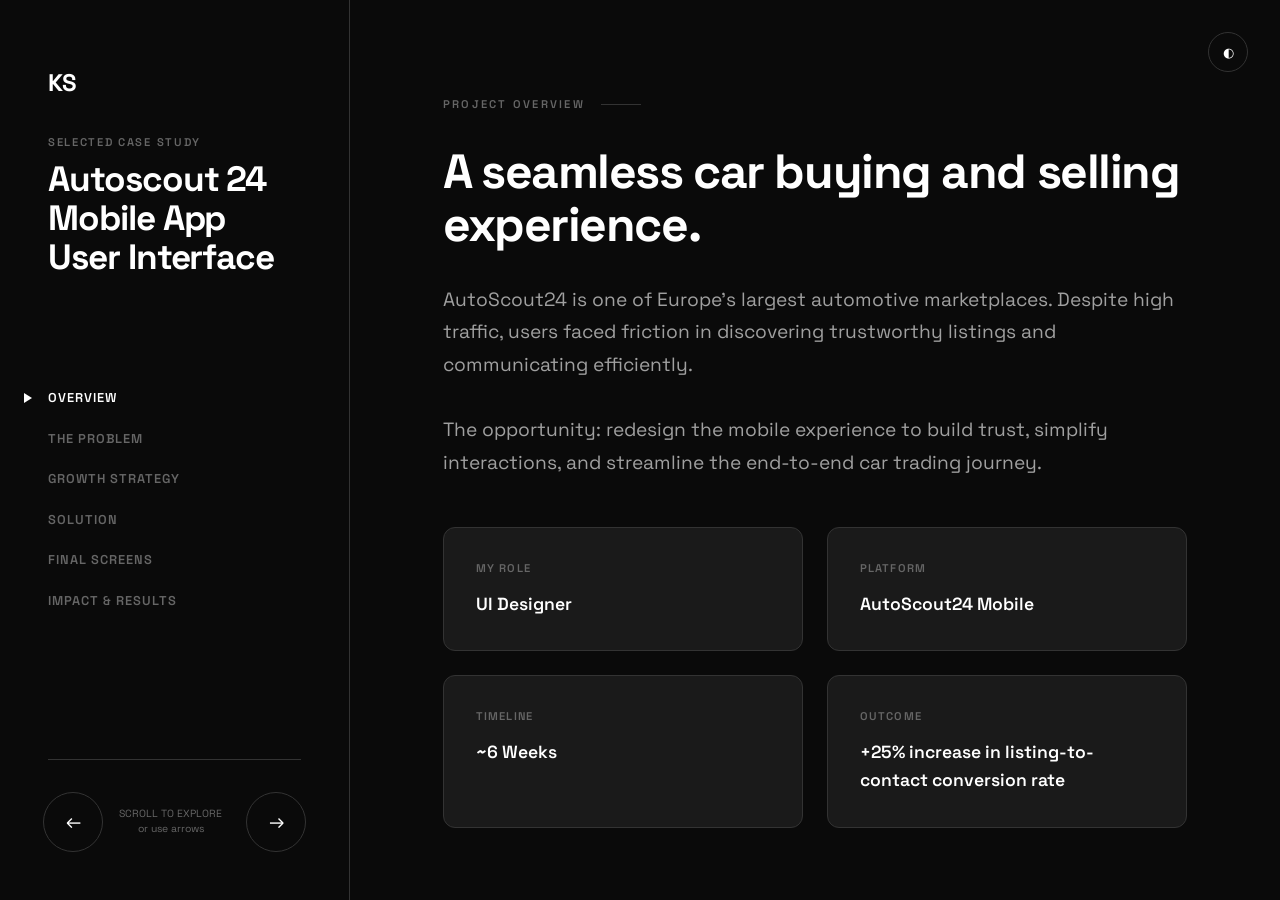
==== case02.html @ a71c9710 "Add files via upload" ====
<!DOCTYPE html>
<html lang="en">

<head>
    <meta charset="UTF-8">
    <meta name="viewport" content="width=device-width, initial-scale=1.0">
    <title>RV Dealer Website Redesign — Karanjeet Singh</title>
    <meta name="description"
        content="Revamped an outdated dealership website into a modern, intuitive experience with clear navigation and smart filtering, improving discoverability and increasing lead generation.">
    <link rel="stylesheet" href="styles.css">
    <link rel="stylesheet" href="case-study.css">
    <link rel="preconnect" href="https://fonts.googleapis.com">
    <link rel="preconnect" href="https://fonts.gstatic.com" crossorigin>
    <link
        href="https://fonts.googleapis.com/css2?family=Space+Grotesk:wght@300;400;500;600;700&family=Roboto+Mono:wght@300;400;500&display=swap"
        rel="stylesheet">
    <link rel="icon" href="img/favicon.ico" type="image/x-icon">
</head>

<body class="cs-page">

    <!-- Scroll Progress -->
    <div class="progress-bar" id="progressBar"></div>

    <!-- Theme Toggle (Global) -->
    <button class="theme-toggle-cs" id="themeToggle">◐</button>

    <!-- Mobile Sticky Header -->
    <header class="cs-mobile-top-bar">
        <a href="index.html" class="cs-mobile-logo-sticky">KS</a>
    </header>

    <!-- Floating Action Bar (Mobile Only) -->
    <nav class="cs-floating-nav">
        <a href="index.html#work" class="cs-floating-nav-btn prev" aria-label="Previous Project">←</a>
        <div class="cs-nav-pill">
            <span class="cs-active-label">Overview</span>
            <span class="cs-select-icon">▼</span>
        </div>
        <a href="case03.html" class="cs-floating-nav-btn next" aria-label="Next Project">→</a>
        <div class="cs-floating-menu">
            <ul>
                <li><a href="#overview" class="cs-floating-link active">Overview</a></li>
                <li><a href="#problem" class="cs-floating-link">The Problem</a></li>
                <li><a href="#strategy" class="cs-floating-link">Growth Strategy</a></li>
                <li><a href="#solution" class="cs-floating-link">Solution</a></li>
                <li><a href="#final-screens" class="cs-floating-link">Final Screens</a></li>
                <li><a href="#results" class="cs-floating-link">Impact & Results</a></li>
            </ul>
        </div>
    </nav>

    <div class="cs-split-container">
        <!-- Fixed Sidebar (Desktop) -->
        <aside class="cs-sidebar">
            <div class="cs-sidebar-header">
                <a href="index.html" class="cs-brand">KS</a>
                <div class="cs-project-meta-label">Selected Case Study</div>
                <h1 class="cs-project-title">Autoscout 24 Mobile App User Interface</h1>
            </div>

            <nav class="cs-section-nav">
                <div class="cs-nav-indicator"></div>
                <ul>
                    <li><a href="#overview" class="cs-section-link active">Overview</a></li>
                    <li><a href="#problem" class="cs-section-link">The Problem</a></li>
                    <li><a href="#strategy" class="cs-section-link">Growth Strategy</a></li>
                    <li><a href="#solution" class="cs-section-link">Solution</a></li>
                    <li><a href="#final-screens" class="cs-section-link">Final Screens</a></li>
                    <li><a href="#results" class="cs-section-link">Impact & Results</a></li>
                </ul>
            </nav>

            <div class="cs-sidebar-footer">
                <div class="cs-project-nav">
                    <a href="index.html#work" class="cs-nav-arrow prev" aria-label="Selected Work">←</a>
                    <div style="font-size: 0.65rem; color: var(--text-tertiary); text-align: center; line-height: 1.4;">
                        SCROLL TO EXPLORE<br>or use arrows
                    </div>
                    <a href="case03.html" class="cs-nav-arrow next" aria-label="Next project">→</a>
                </div>
            </div>
        </aside>

        <!-- Scrollable Content -->
        <main class="cs-main-scroll">

            <!-- Overview Section -->
            <section id="overview" class="cs-block padded cs-intro-block">
                <div class="cs-text-content">
                    <div class="cs-block-label">Project Overview</div>
                    <h2 class="cs-block-title">A seamless car buying and selling experience.</h2>
                    <div class="cs-block-body">
                        <p>AutoScout24 is one of Europe’s largest automotive marketplaces. Despite high traffic, users faced friction in discovering trustworthy listings and communicating efficiently.</p> <br><p>The opportunity: redesign the mobile experience to build trust, simplify interactions, and streamline the end-to-end car trading journey.
</p>
                    </div>

                    <div class="cs-meta-grid">
                        <div class="cs-meta-item">
                            <span class="cs-meta-label">My Role</span>
                            <span class="cs-meta-value">UI Designer</span>
                        </div>
                        <div class="cs-meta-item">
                            <span class="cs-meta-label">Platform</span>
                            <span class="cs-meta-value">AutoScout24 Mobile</span>
                        </div>
                        <div class="cs-meta-item">
                            <span class="cs-meta-label">Timeline</span>
                            <span class="cs-meta-value">~6 Weeks</span>
                        </div>
                        <div class="cs-meta-item">
                            <span class="cs-meta-label">Outcome</span>
                            <span class="cs-meta-value">+25% increase in listing-to-contact conversion rate</span>
                        </div>
                    </div>
                </div>
            </section>

            <!-- Visual Component -->
            <section class="cs-block full-bleed">
                <div class="cs-visual-slot">
                    <img src="img/as24-project.jpg" alt="Mobile Marketplace Highlights">
                </div>
                
            </section>

            <!-- Problem Section -->
            <section id="problem" class="cs-block padded" style="background: var(--bg-secondary);">
                <div class="cs-text-content">
                    <div class="cs-block-label">The Problem</div>
                    <h2 class="cs-block-title">Traffic was high. Trust was low.</h2>
                    <div class="cs-block-body">
                        <p>Users browsed listings frequently but hesitated to take meaningful actions like contacting sellers or posting their own ads.</p>
                    </div>

                    <div class="cs-insights"
                        style="margin-top: 3rem; display: grid; grid-template-columns: 1fr 1fr; gap: 2rem;">
                        <div class="cs-insight-card">
                            <span class="cs-insight-num">Signal 01</span>
                            <div class="cs-insight-title">Low Conversion Intent</div>
                            <div class="cs-insight-body">Users explored multiple listings but dropped off before initiating conversations or inquiries.</div>
                        </div>
                        <div class="cs-insight-card">
                            <span class="cs-insight-num">Signal 02</span>
                            <div class="cs-insight-title">Trust & Communication Gap</div>
                            <div class="cs-insight-body">Lack of clear verification and inefficient messaging led users to move off-platform or abandon the process.</div>
                        </div>
                    </div>
                </div>


            </section>

           <!-- Strategy Section -->
            <section id="strategy" class="cs-block padded" style="background: var(--bg-secondary);">
                <div class="cs-text-content" style="max-width: none;">
                    <div class="cs-block-label">Growth Strategy</div>
                    <h2 class="cs-block-title">Trust and speed in car trading.</h2>

                    <div class="cs-strategy-grid">
                        <div class="cs-strategy-card">
                            <span class="cs-strategy-pill">Pillar 01</span>
                            <h3 class="cs-strategy-title">Increase clarity and trust</h3>
                            <p class="cs-strategy-body">Redesigned listings with verified signals, price insights, and simplified information hierarchy reducing uncertainty and encouraging faster user decisions.</p>
                        </div>
                        <div class="cs-strategy-card">
                            <span class="cs-strategy-pill">Pillar 02</span>
                            <h3 class="cs-strategy-title">From browsing to transacting</h3>
                            <p class="cs-strategy-body">Enabled seamless in-app communication and action-oriented flows, turning the app into a complete car trading platform rather than just a discovery tool.</p>
                        </div>
                    </div>
                </div>
            </section>

            <!-- Solution Section -->
           <section id="solution" class="cs-block padded cs-intro-block">
                <div class="cs-text-content">
                    <div class="cs-block-label">Solution</div>
                    <h2 class="cs-block-title">From Discovery to Deal</h2>
                    <div class="cs-block-body">
                        <p>A streamlined mobile experience that builds trust and removes friction at every step, combining verified listings, clear information, and seamless in-app communication to help users confidently move from browsing to completing car transactions.
</p>
                    </div>

                    
                </div>
            </section>

            <!-- Visual Component -->
            <section class="cs-block full-bleed">
                <div class="cs-visual-slot">
                    <img src="img/as24-solution.jpg" alt="Mobile Marketplace Highlights">
                </div>
                
            </section>

            <!-- Final Screens -->
            <section class="cs-block full-bleed" id="final-screens">

                <div class="cs-visual-slot">
                    <img src="img/as24-final-screens.jpg" alt="Mobile Marketplace Highlights">
                </div>
                
            </section>



           

           

           

            <!-- Results Section -->
            <section id="results" class="cs-block padded">
                <div class="cs-text-content">
                    <div class="cs-block-label">Impact</div>
                    <h2 class="cs-block-title">Stronger trust and faster transactions.</h2>

                    <div class="cs-metrics-grid">
                        <div class="cs-metric-card">
                            <div class="cs-metric-val">+25%</div>
                            <div class="cs-metric-desc">Listing-to-contact conversion</div>
                        </div>
                        <div class="cs-metric-card">
                            <div class="cs-metric-val">+32%</div>
                            <div class="cs-metric-desc">In-app message initiation</div>
                        </div>
                        <div class="cs-metric-card">
                            <div class="cs-metric-val">↓28%</div>
                            <div class="cs-metric-desc">User drop-off before contacting sellers</div>
                        </div>
                    </div>

                    <div class="cs-quote" style="margin-top: 5rem;">
                        <div class="cs-quote-text">"The experience shifted from passive browsing to active car trading."
                        </div>
                        <div class="cs-quote-attr">— Final Project Reflection</div>
                    </div>
                </div>

                <div
                    style="margin-top: 8rem; padding: 6rem 4rem; background: var(--bg-tertiary); border-radius: 30px; text-align: center;">
                    <div class="cs-block-label" style="justify-content: center;">Next Project</div>
                    <h3 style="font-size: 2.5rem; margin: 1.5rem 0; letter-spacing: -0.02em;">RV Dealer Website Redesign
</h3>
                    <a href="case03.html" class="cs-nav-arrow next"
                        style="display: inline-flex; justify-content: center; margin: 2rem auto 0; border: 1px solid var(--border); padding: 1rem 2.5rem; border-radius: 30px; width: auto; height: auto;">
                        Read Case Study →
                    </a>
                </div>
            </section>

        </main>
    </div>

    <script src="case-study.js"></script>
</body>

</html>
---- styles.css ----
/* Reset and Base Styles */
* {
    margin: 0;
    padding: 0;
    box-sizing: border-box;
}

:root {
    --bg-primary: #0a0a0a;
    --bg-primary-rgb: 10, 10, 10;
    --bg-secondary: #1a1a1a;
    --bg-secondary-rgb: 26, 26, 26;
    --bg-tertiary: #2a2a2a;
    --text-primary: #ffffff;
    --text-secondary: #a0a0a0;
    --text-tertiary: #666666;
    --accent: #ffffff;
    --accent-hover: #f0f0f0;
    --border: #333333;
    --shadow: rgba(0, 0, 0, 0.3);
    --transition: all 0.3s cubic-bezier(0.4, 0, 0.2, 1);
}

[data-theme="light"] {
    --bg-primary: #ffffff;
    --bg-primary-rgb: 255, 255, 255;
    --bg-secondary: #f8f8f8;
    --bg-secondary-rgb: 248, 248, 248;
    --bg-tertiary: #f0f0f0;
    --text-primary: #0a0a0a;
    --text-secondary: #666666;
    --text-tertiary: #999999;
    --accent: #0a0a0a;
    --accent-hover: #333333;
    --border: #e0e0e0;
    --shadow: rgba(0, 0, 0, 0.1);
}

html {
    scroll-behavior: smooth;
}

body {
    font-family: 'Space Grotesk', -apple-system, BlinkMacSystemFont, 'Segoe UI', sans-serif;
    background: var(--bg-primary);
    color: var(--text-primary);
    line-height: 1.6;
    overflow-x: hidden;
    cursor: auto;
}

/* Custom Cursor */
.cursor {
    position: fixed;
    width: 8px;
    height: 8px;
    background: var(--text-primary);
    border-radius: 50%;
    pointer-events: none;
    z-index: 9999;
    transition: none;
    opacity: 0.8;
}

.cursor.hover {
    width: 40px;
    height: 40px;
    border: 2px solid var(--text-primary);
    background: transparent;
    opacity: 0.5;
}

@media (hover: none), (pointer: coarse) {
    .cursor {
        display: none;
    }
}

/* Typography */
h1, h2, h3, h4, h5, h6 {
    font-weight: 600;
    line-height: 1.2;
}

/* Container */
.container {
    max-width: 1200px;
    margin: 0 auto;
    padding: 0 2rem;
}

/* Floating Navigation - Fixed Responsive */
.floating-nav {
    position: fixed;
    top: 2rem;
    left: 50%;
    transform: translateX(-50%);
    background: rgba(255, 255, 255, 0.1);
    backdrop-filter: blur(20px) saturate(180%);
    -webkit-backdrop-filter: blur(20px) saturate(180%);
    border: 1px solid rgba(255, 255, 255, 0.2);
    border-radius: 100px;
    z-index: 1000;
    transition: var(--transition);
    max-width: calc(100vw - 2rem);
}

.floating-nav.nav-hidden {
    transform: translateX(-50%) translateY(-140%);
    opacity: 0;
    pointer-events: none;
}

[data-theme="light"] .floating-nav {
    background: rgba(0, 0, 0, 0.05);
    border: 1px solid rgba(0, 0, 0, 0.1);
}

.nav-container {
    display: flex;
    align-items: center;
    padding: 0.75rem 1.5rem;
    gap: 2rem;
    justify-content: space-between;
    width: 100%;
    flex-wrap: nowrap;
}

.nav-brand {
    font-weight: 700;
    font-size: 1.25rem;
    color: var(--text-primary);
}

.nav-menu {
    display: flex;
    align-items: center;
    gap: 1.5rem;
    flex: 1;
    justify-content: center;
}

.nav-link {
    color: var(--text-secondary);
    text-decoration: none;
    font-weight: 500;
    transition: var(--transition);
    position: relative;
}

.nav-link:hover {
    color: var(--text-primary);
}

.nav-link::after {
    content: '';
    position: absolute;
    bottom: -4px;
    left: 0;
    width: 0;
    height: 2px;
    background: var(--text-primary);
    transition: width 0.3s ease;
}

.nav-link:hover::after {
    width: 100%;
}

.nav-link {
    color: var(--text-secondary);
    text-decoration: none;
    font-weight: 500;
    transition: var(--transition);
    position: relative;
    padding: 0.5rem 0;
    cursor: pointer;
}

.nav-link:hover {
    color: var(--text-primary);
}

.nav-link::after {
    content: '';
    position: absolute;
    bottom: -4px;
    left: 0;
    width: 0;
    height: 2px;
    background: var(--text-primary);
    transition: width 0.3s ease;
}

.nav-link:hover::after {
    width: 100%;
}

.theme-toggle {
    background: transparent;
    border: 1px solid rgba(255, 255, 255, 0.2);
    color: var(--text-primary);
    width: 40px;
    height: 40px;
    border-radius: 50%;
    cursor: pointer;
    transition: var(--transition);
    font-size: 1.2rem;
}

.theme-toggle:hover {
    background: rgba(255, 255, 255, 0.1);
    border-color: rgba(255, 255, 255, 0.3);
}

[data-theme="light"] .theme-toggle {
    border-color: rgba(0, 0, 0, 0.2);
}

[data-theme="light"] .theme-toggle:hover {
    background: rgba(0, 0, 0, 0.05);
    border-color: rgba(0, 0, 0, 0.3);
}

.mobile-menu-toggle {
    display: none;
    flex-direction: column;
    background: transparent;
    border: none;
    cursor: pointer;
    padding: 0.5rem;
}

.mobile-menu-toggle span {
    width: 25px;
    height: 2px;
    background: var(--text-primary);
    margin: 3px 0;
    transition: var(--transition);
}

/* Hero Section with Gradient Animation */
.hero {
    min-height: 100vh;
    position: relative;
    display: flex;
    align-items: center;
    overflow: hidden;
    padding-top: 6rem;
}

.hero-bg {
    position: absolute;
    top: 0;
    left: 0;
    right: 0;
    bottom: 0;
    z-index: -1;
}

.background-gradient-animation {
    position: absolute;
    top: 0;
    left: 0;
    width: 100%;
    height: 100%;
    background: linear-gradient(
        45deg,
        var(--bg-primary) 0%,
        var(--bg-secondary) 25%,
        var(--bg-tertiary) 50%,
        var(--bg-secondary) 75%,
        var(--bg-primary) 100%
    );
    background-size: 400% 400%;
    animation: moveGradient 15s ease infinite;
    z-index: 1;
}

@keyframes moveGradient {
    0% {
        background-position: 0% 50%;
    }
    50% {
        background-position: 100% 50%;
    }
    100% {
        background-position: 0% 50%;
    }
}

.hero-bg-gradient {
    position: absolute;
    top: 0;
    left: 0;
    right: 0;
    bottom: 0;
    background: linear-gradient(135deg, var(--bg-primary) 0%, var(--bg-secondary) 100%);
    z-index: 2;
    opacity: 0.3;
}

.hero-container {
    max-width: 1200px;
    margin: 0 auto;
    padding: 0 2rem;
}

.hero-content {
    display: grid;
    grid-template-columns: auto 1fr;
    gap: 2rem;
    align-items: center;
    position: relative;
    z-index: 10;
}

.hero-photo {
    position: relative;
    grid-row: 1;
    justify-self: start;
    align-self: start;
}

.photo-frame {
    position: relative;
    border-radius: 20px;
    overflow: hidden;
    padding: 0.5rem;
    transition: var(--transition);
}

.photo-frame:hover {
    transform: translateY(-10px) rotate(2deg);
}

.profile-img {
    width: 100%;
    height: auto;
    display: block;
    border-radius: 15px;
}

.hero-text {
    z-index: 1;
    grid-row: 1;
    justify-self: end;
    align-self: center;
    padding: 0 2rem 0 0;
}

.hero-title {
    font-size: clamp(2.5rem, 7vw, 2.8rem);
    font-weight: 700;
    line-height: 0.9;
    margin-bottom: 1rem;
}

.title-line {
    display: block;
    opacity: 0;
    transform: translateY(50px);
    animation: slideInUp 0.8s ease forwards;
}

.title-line:nth-child(2) {
    animation-delay: 0.2s;
}

.hero-subtitle {
    font-size: 1.25rem;
    color: var(--text-secondary);
    margin-bottom: 1.5rem;
    font-family: 'Roboto Mono', monospace;
    opacity: 0;
    animation: fadeIn 1s ease 0.4s forwards;
}

.hero-description {
    font-size: 1.1rem;
    color: var(--text-tertiary);
    max-width: 600px;
    line-height: 1.7;
    opacity: 0;
    animation: fadeIn 1s ease 0.6s forwards;
}

.hero-projects {
    font-size: 1.1rem;
    color: var(--text-secondary);
    margin: 2rem 0;
    line-height: 1.7;
}

.nav-link {
    color: var(--text-secondary);
    text-decoration: none;
    font-weight: 500;
    padding: 0.5rem 1rem;
    border-radius: 25px;
    transition: var(--transition);
    position: relative;
    overflow: hidden;
}

.nav-link::before {
    content: '';
    position: absolute;
    top: 0;
    left: -100%;
    width: 100%;
    height: 100%;
    background: linear-gradient(90deg, transparent, var(--accent), transparent);
    transition: left 0.5s ease;
    z-index: -1;
}

.nav-link:hover::before {
    left: 100%;
}

.nav-link:hover {
    color: var(--text-primary);
}

.hero-link {
    color: var(--text-primary);
    text-decoration: none;
    font-weight: 500;
    position: relative;
    transition: var(--transition);
    padding-bottom: 2px;
}

.hero-link::after {
    content: '';
    position: absolute;
    bottom: 0;
    left: 0;
    width: 0;
    height: 2px;
    background: var(--text-primary);
    transition: width 0.3s ease;
}

.hero-link:hover {
    color: var(--accent-hover);
}

.hero-link:hover::after {
    width: 100%;
}

.hero-actions {
    display: flex;
    align-items: center;
    gap: 1.5rem;
    margin-top: 1.5rem;
    opacity: 0;
    animation: fadeIn 1s ease 0.8s forwards;
}

.hero-cta {
    background: var(--text-primary);
    color: var(--bg-primary);
    border: none;
    padding: 0.85rem 1.75rem;
    border-radius: 100px;
    font-weight: 600;
    cursor: pointer;
    transition: var(--transition);
    font-family: inherit;
    font-size: 1rem;
    display: inline-flex;
    align-items: center;
    justify-content: center;
    white-space: nowrap;
}

.hero-cta:hover {
    background: var(--accent-hover);
    transform: translateY(-2px);
    box-shadow: 0 5px 15px rgba(0,0,0,0.2);
}

.hero-ai-cta {
    position: relative;
    padding: 0.85rem 1.75rem;
    border-radius: 100px;
    font-weight: 600;
    font-size: 1rem;
    text-decoration: none;
    display: inline-flex;
    align-items: center;
    gap: 0.6rem;
    color: #fff;
    overflow: hidden;
    background: rgba(255, 255, 255, 0.05);
    backdrop-filter: blur(10px);
    border: 1px solid rgba(255, 255, 255, 0.1);
    transition: all 0.4s cubic-bezier(0.16, 1, 0.3, 1);
    z-index: 1;
    white-space: nowrap;
}

.ai-icon-svg {
    width: 20px;
    height: 20px;
    fill: currentColor;
    flex-shrink: 0;
    animation: sparkleTwinkle 2s ease-in-out infinite;
}

/* Shifting Mesh Gradient Background */
.hero-ai-cta::before {
    content: '';
    position: absolute;
    top: -50%;
    left: -50%;
    width: 200%;
    height: 200%;
    background: radial-gradient(circle at center, 
        #6366f1 0%, 
        #a855f7 25%, 
        #22d3ee 50%, 
        #4f46e5 75%, 
        #6366f1 100%
    );
    background-size: 50% 50%;
    opacity: 0.4;
    z-index: -1;
    animation: meshRotate 8s linear infinite;
    filter: blur(30px);
    transition: opacity 0.4s ease;
}

@keyframes meshRotate {
    0% { transform: rotate(0deg) scale(1.2); }
    50% { transform: rotate(180deg) scale(1.5); }
    100% { transform: rotate(360deg) scale(1.2); }
}

.hero-ai-cta:hover {
    transform: translateY(-4px) scale(1.02);
    border-color: rgba(255, 255, 255, 0.3);
    color: #fff;
    box-shadow: 0 15px 35px rgba(99, 102, 241, 0.3);
}

.hero-ai-cta:hover::before {
    opacity: 0.8;
    animation-duration: 4s; /* Speed up on hover */
}

.ai-sparkle {
    font-size: 1.2rem;
    animation: sparkleTwinkle 2s ease-in-out infinite;
}

@keyframes sparkleTwinkle {
    0%, 100% { transform: scale(1) rotate(0deg); opacity: 1; }
    50% { transform: scale(1.2) rotate(15deg); opacity: 0.8; }
}

.ai-glow {
    position: absolute;
    top: 50%;
    left: 50%;
    width: 140%;
    height: 140%;
    transform: translate(-50%, -50%);
    background: radial-gradient(circle, rgba(99, 102, 241, 0.2) 0%, transparent 60%);
    opacity: 0;
    transition: opacity 0.4s ease;
    z-index: -2;
    pointer-events: none;
}

.hero-ai-cta:hover .ai-glow {
    opacity: 1;
}

/* Light Theme Overrides for AI CTA */
[data-theme="light"] .hero-ai-cta {
    background: rgba(0, 0, 0, 0.03);
    border-color: rgba(0, 0, 0, 0.05);
    color: #333;
}

[data-theme="light"] .hero-ai-cta:hover {
    color: #000;
}

[data-theme="light"] .hero-ai-cta::before {
    opacity: 0.2;
}

/* Work Section - Integrated Biosciences Style */
.work {
    padding: 8rem 0;
    background: var(--bg-secondary);
    min-height: 100vh;
}

.work-container {
    max-width: 1400px;
    margin: 0 auto;
    padding: 0 2rem;
    display: grid;
    grid-template-columns: 250px 1fr;
    gap: 3rem;
    align-items: start;
}

.work-sidebar {
    position: sticky;
    top: 8rem;
}

.work-label {
    margin-bottom: 3rem;
}

.work-label-text {
    font-size: 0.9rem;
    font-weight: 500;
    color: var(--text-secondary);
    letter-spacing: 0.1em;
    text-transform: uppercase;
    display: block;
    margin-bottom: 1rem;
}

.work-label-indicator {
    width: 40px;
    height: 40px;
    background: var(--text-primary);
    border-radius: 8px;
    transition: var(--transition);
}

.work-pagination {
    display: flex;
    align-items: center;
    gap: 0.5rem;
    font-size: 1.2rem;
    font-weight: 600;
    color: var(--text-secondary);
}

.work-current {
    color: var(--text-primary);
}

.work-divider {
    opacity: 0.5;
}

.work-main {
    display: flex;
    flex-direction: column;
    gap: 8rem;
}

.work-item {
    display: grid;
    grid-template-columns: 1fr 1.2fr;
    gap: 4rem;
    align-items: center;
    opacity: 1;
    transform: translateY(0);
    transition: all 0.8s cubic-bezier(0.4, 0, 0.2, 1);
}

.work-item.active {
    opacity: 1;
    transform: translateY(0);
}

.work-content {
    display: flex;
    align-items: flex-start;
    gap: 3rem;
}

.work-number {
    font-size: 4rem;
    font-weight: 700;
    color: var(--text-tertiary);
    line-height: 1;
    min-width: 80px;
}

.work-text {
    flex: 1;
}

.work-title {
    font-size: 2rem;
    font-weight: 600;
    margin-bottom: 1rem;
    color: var(--text-primary);
    line-height: 1.1;
}

.work-subtitle {
    font-size: 1.2rem;
    color: var(--text-secondary);
    line-height: 1.4;
    margin-bottom: 2rem;
    font-weight: 400;
}

.work-description {
    font-size: 1.1rem;
    color: var(--text-secondary);
    line-height: 1.7;
    margin-bottom: 2rem;
    max-width: 500px;
}

.work-tags {
    display: flex;
    gap: 0.8rem;
    flex-wrap: wrap;
}

.tag {
    background: var(--bg-tertiary);
    color: var(--text-secondary);
    padding: 0.6rem 1.2rem;
    border-radius: 25px;
    font-size: 0.85rem;
    font-weight: 500;
    transition: var(--transition);
}

.tag:hover {
    background: var(--text-primary);
    color: var(--bg-primary);
}

.work-visual {
    position: relative;
}

.work-image-container {
    position: relative;
    border-radius: 12px;
    overflow: hidden;
    aspect-ratio: 16/10;
    background: var(--bg-tertiary);
}

.work-image-container img {
    width: 100%;
    height: 100%;
    object-fit: cover;
    transition: transform 0.8s cubic-bezier(0.4, 0, 0.2, 1);
}

.work-overlay {
    position: absolute;
    top: 0;
    left: 0;
    right: 0;
    bottom: 0;
    background: linear-gradient(to bottom, transparent 0%, rgba(0,0,0,0.8) 100%);
    opacity: 1;
    transition: opacity 0.3s ease;
    display: flex;
    align-items: flex-end;
    padding: 2rem;
}

.work-item:hover .work-overlay {
    opacity: 1;
}

.work-item:hover .work-image-container img {
    transform: scale(1.05);
}

.work-cta {
    background: var(--text-primary);
    color: var(--bg-primary);
    border: none;
    padding: 1rem 2rem;
    border-radius: 25px;
    font-weight: 500;
    cursor: pointer;
    transition: var(--transition);
    font-family: inherit;
    font-size: 1rem;
    text-decoration: none;
    opacity: 1;
    transform: translateY(0);
    display: block;
}

.work-cta.always-visible {
    opacity: 1;
    transform: translateY(0);
}

.work-cta:hover {
    background: var(--accent-hover);
    transform: translateY(-2px);
    text-decoration: none;
}

.work-cta:focus,
.work-cta:active,
.work-cta:visited {
    text-decoration: none;
}

/* Floating Resume CTA */
.floating-resume-cta {
    position: fixed;
    bottom: 2rem;
    right: 2rem;
    z-index: 1000;
    animation: float 3s ease-in-out infinite;
}

.resume-download-btn {
    background: var(--text-primary);
    color: var(--bg-primary);
    border: none;
    padding: 1rem 1.5rem;
    border-radius: 25px;
    font-weight: 500;
    cursor: pointer;
    transition: var(--transition);
    font-family: inherit;
    font-size: 0.9rem;
    display: flex;
    align-items: center;
    gap: 0.5rem;
    box-shadow: 0 10px 25px rgba(0, 0, 0, 0.2);
}

.resume-download-btn:hover {
    background: var(--accent-hover);
    transform: translateY(-2px);
    box-shadow: 0 15px 35px rgba(0, 0, 0, 0.3);
}

@keyframes float {
    0%, 100% { transform: translateY(0px); }
    50% { transform: translateY(-10px); }
}

/* About Modal */
.about-modal-overlay {
    position: fixed;
    top: 0;
    left: 0;
    right: 0;
    bottom: 0;
    background: rgba(0, 0, 0, 0.8);
    display: flex;
    align-items: center;
    justify-content: center;
    z-index: 2000;
    opacity: 0;
    visibility: hidden;
    transition: all 0.3s cubic-bezier(0.4, 0, 0.2, 1);
}

.about-modal-overlay.active {
    opacity: 1;
    visibility: visible;
}

.about-modal-container {
    background: var(--bg-primary);
    border-radius: 20px;
    width: 90%;
    max-width: 800px;
    height: 80vh;
    max-height: 600px;
    overflow: hidden;
    position: relative;
    transform: scale(0.9) translateY(20px);
    transition: all 0.3s cubic-bezier(0.4, 0, 0.2, 1);
    box-shadow: 0 25px 50px rgba(0, 0, 0, 0.3);
}

.about-modal-overlay.active .about-modal-container {
    transform: scale(1) translateY(0);
}

.about-modal-header {
    display: flex;
    align-items: center;
    justify-content: space-between;
    padding: 1.5rem 2rem;
    border-bottom: 1px solid var(--border);
}

.about-modal-title {
    font-size: 1.5rem;
    font-weight: 600;
    color: var(--text-primary);
    margin: 0;
}

.about-modal-close {
    background: transparent;
    border: none;
    width: 40px;
    height: 40px;
    cursor: pointer;
    position: relative;
    transition: var(--transition);
}

.about-modal-close span {
    position: absolute;
    width: 20px;
    height: 2px;
    background: var(--text-secondary);
    left: 10px;
    top: 50%;
    transition: var(--transition);
}

.about-modal-close span:first-child {
    transform: rotate(45deg);
}

.about-modal-close span:last-child {
    transform: rotate(-45deg);
}

.about-modal-close:hover span {
    background: var(--text-primary);
}

.about-modal-content {
    height: calc(100% - 80px);
    padding: 2rem;
    overflow-y: auto;
}

.about-section {
    margin-bottom: 2rem;
    opacity: 0;
    transform: translateY(30px);
    transition: all 0.6s ease;
}

.about-section.visible {
    opacity: 1;
    transform: translateY(0);
}

.about-section h3 {
    font-size: 1.3rem;
    font-weight: 600;
    color: var(--text-primary);
    margin-bottom: 1rem;
}

.about-section p {
    font-size: 1.1rem;
    color: var(--text-secondary);
    line-height: 1.7;
    margin-bottom: 1rem;
}

.about-skills {
    display: grid;
    grid-template-columns: repeat(auto-fit, minmax(200px, 1fr));
    gap: 1rem;
    margin-top: 1rem;
}

.skill-item {
    background: var(--bg-secondary);
    padding: 1rem;
    border-radius: 12px;
    text-align: center;
    transition: var(--transition);
}

.skill-item:hover {
    transform: translateY(-5px);
    box-shadow: 0 10px 20px var(--shadow);
}
.pdf-modal-overlay {
    position: fixed;
    top: 0;
    left: 0;
    right: 0;
    bottom: 0;
    background: rgba(0, 0, 0, 0.8);
    display: flex;
    align-items: center;
    justify-content: center;
    z-index: 2000;
    opacity: 0;
    visibility: hidden;
    transition: all 0.3s cubic-bezier(0.4, 0, 0.2, 1);
}

.pdf-modal-overlay.active {
    opacity: 1;
    visibility: visible;
}

.pdf-modal-container {
    background: var(--bg-primary);
    border-radius: 20px;
    width: 90%;
    max-width: 900px;
    height: 80vh;
    max-height: 700px;
    overflow: hidden;
    position: relative;
    transform: scale(0.9) translateY(20px);
    transition: all 0.3s cubic-bezier(0.4, 0, 0.2, 1);
    box-shadow: 0 25px 50px rgba(0, 0, 0, 0.3);
}

.pdf-modal-overlay.active .pdf-modal-container {
    transform: scale(1) translateY(0);
}

.pdf-modal-header {
    display: flex;
    align-items: center;
    justify-content: space-between;
    padding: 1.5rem 2rem;
    border-bottom: 1px solid var(--border);
}

.pdf-modal-title {
    font-size: 1.5rem;
    font-weight: 600;
    color: var(--text-primary);
    margin: 0;
}

.pdf-modal-close {
    background: transparent;
    border: none;
    width: 40px;
    height: 40px;
    cursor: pointer;
    position: relative;
    transition: var(--transition);
}

.pdf-modal-close span {
    position: absolute;
    width: 20px;
    height: 2px;
    background: var(--text-secondary);
    left: 10px;
    top: 50%;
    transition: var(--transition);
}

.pdf-modal-close span:first-child {
    transform: rotate(45deg);
}

.pdf-modal-close span:last-child {
    transform: rotate(-45deg);
}

.pdf-modal-close:hover span {
    background: var(--text-primary);
}

.pdf-modal-content {
    height: calc(100% - 80px);
    padding: 0;
}

.pdf-viewer {
    width: 100%;
    height: 100%;
    border-radius: 0;
}

.pdf-viewer iframe {
    border: none;
    border-radius: 0 0 20px 20px;
}

/* Animations */
@keyframes slideInUp {
    to {
        opacity: 1;
        transform: translateY(0);
    }
}

@keyframes fadeIn {
    to {
        opacity: 1;
    }
}

/* Responsive Design */
@media (max-width: 768px) {
    .hero {
        padding-top: 0rem;
    }
    
    .floating-nav {
        top: 1rem;
        left: 1rem;
        right: 1rem;
        transform: none;
        border-radius: 24px;
    }

    .floating-nav.nav-hidden {
        transform: translateY(-140%);
    }
    
    .nav-container {
        padding: 1rem;
        gap: 0 1rem;
        flex-wrap: wrap;
    }

    .nav-brand {
        order: 1;
    }

    .theme-toggle {
        order: 2;
        margin-left: auto;
    }

    .mobile-menu-toggle {
        order: 3;
        position: static;
        right: auto;
    }

    .mobile-menu-toggle {
        display: flex;
        margin-left: 0.5rem;
    }
    
    .nav-menu {
        order: 4;
        width: 100%;
        flex: 0 0 100%;
        display: flex;
        flex-direction: column;
        align-items: center;
        justify-content: center;
        gap: 1.75rem;
        padding: 0;
        margin: 0;
        max-height: 0;
        opacity: 0;
        overflow: hidden;
        pointer-events: none;
        transition: max-height 0.35s ease, opacity 0.2s ease;
    }

    .floating-nav.mobile-open {
        border-radius: 28px;
        padding-bottom: 0.75rem;
        background: rgba(10, 10, 10, 0.8);
        border: 1px solid rgba(255, 255, 255, 0.18);
    }

    [data-theme="light"] .floating-nav.mobile-open {
        background: rgba(255, 255, 255, 0.75);
        border: 1px solid rgba(0, 0, 0, 0.08);
    }

    .floating-nav.mobile-open .nav-menu {
        opacity: 1;
        padding: 2rem 0 1.25rem;
        pointer-events: auto;
        max-height: 420px;
    }
    
    .nav-link {
        font-size: 1.1rem;
        margin: 0;
    }

    .mobile-menu-toggle.active {
        position: relative;
        width: 40px;
        height: 40px;
        justify-content: center;
        align-items: center;
    }

    .mobile-menu-toggle.active span {
        position: absolute;
        top: 50%;
        left: 50%;
        margin: 0;
        transform-origin: center;
    }

    .mobile-menu-toggle.active span:nth-child(1) {
        transform: translate(-50%, -50%) rotate(45deg);
    }
    
    .mobile-menu-toggle.active span:nth-child(2) {
        opacity: 0;
    }
    
    .mobile-menu-toggle.active span:nth-child(3) {
        transform: translate(-50%, -50%) rotate(-45deg);
    }
    
    .hero-content {
        grid-template-columns: 1fr;
        gap: 2rem;
        justify-items: end;
        text-align: left;
    }
    
    .hero-photo {
        display: none;
    }

    .hero-text {
        justify-self: end;
        max-width: 520px;
        top: 18%;
        position: relative;
        padding: 0;
    }
    
    .work-container {
        grid-template-columns: 1fr;
        gap: 2rem;
        padding: 0 1rem;
    }
    
    .work-sidebar {
        position: static;
        display: flex;
        justify-content: space-between;
        align-items: center;
        margin-bottom: 2rem;
    }
    
    .work-label {
        margin-bottom: 0;
    }
    
    .work-label-text {
        font-size: 0.8rem;
        margin-bottom: 0.5rem;
    }
    
    .work-label-indicator {
        width: 30px;
        height: 30px;
    }
    
    .work-pagination {
        font-size: 1rem;
    }
    
    .work-item {
        grid-template-columns: 1fr;
        gap: 2rem;
        padding: 2rem 1rem;
        background: var(--bg-primary);
        border-radius: 20px;
    }
    
    .work-content {
        gap: 2rem;
    }
    
    .work-number {
        font-size: 3rem;
        min-width: 60px;
    }
    
    .work-title {
        font-size: 2rem;
    }
    
    .work-subtitle {
        font-size: 1.1rem;
    }
    
    .work-description {
        font-size: 1rem;
        max-width: none;
    }
    
    .pdf-modal-container {
        width: 95%;
        height: 70vh;
        max-height: none;
    }
    
    .container {
        padding: 0 1rem;
    }
 }

@media (max-width: 480px) {
    .hero-title {
        font-size: 2.5rem;
    }

    .section-title {
        font-size: 1.75rem;
    }

    .work-content {
        padding: 0;
    }

    .modal-body {
        padding: 1.5rem;
    }

    /* Mobile CTA Optimization */
    .hero-actions {
        flex-direction: column;
        align-items: stretch;
        gap: 1rem;
        width: 100%;
    }

    .hero-cta, .hero-ai-cta {
        padding: 0.8rem 1.5rem;
        font-size: 0.95rem;
        width: 100%;
        justify-content: center;
        white-space: nowrap;
    }
}
---- case-study.css ----
/* ============================================================
   Case Study — Split-Screen Redesign
   Inspired by daveholloway.uk/work/paper-land
   ============================================================ */

/* ---------- Reset & Base ---------- */
body.cs-page {
    margin: 0;
    padding: 0;
    overflow: hidden; /* Use the right scroll area for scrolling */
    display: flex;
    height: 100vh;
    font-family: 'Space Grotesk', sans-serif;
    background: var(--bg-primary);
    color: var(--text-primary);
}

/* ---------- Progress Bar ---------- */
.progress-bar {
    position: fixed;
    top: 0;
    left: 0;
    height: 4px;
    width: 0%;
    background: var(--text-primary);
    z-index: 10000;
    transition: width 0.1s linear;
}

/* ---------- Layout Container ---------- */
.cs-split-container {
    display: flex;
    width: 100%;
    height: 100vh;
}

/* ---------- Fixed Sidebar (30-35%) ---------- */
.cs-sidebar {
    width: 350px;
    min-width: 350px;
    height: 100vh;
    padding: 4rem 3rem 3rem;
    display: flex;
    flex-direction: column;
    border-right: 1px solid var(--border);
    position: sticky;
    top: 0;
    z-index: 100;
    background: var(--bg-primary);
}

.cs-sidebar-header {
    margin-bottom: 4rem;
}

.cs-brand {
    font-size: 1.5rem;
    font-weight: 700;
    text-decoration: none;
    color: var(--text-primary);
    display: block;
    margin-bottom: 2rem;
    letter-spacing: -0.05em;
}

.cs-project-meta-label {
    font-size: 0.7rem;
    font-weight: 600;
    letter-spacing: 0.15em;
    color: var(--text-tertiary);
    text-transform: uppercase;
    margin-bottom: 0.5rem;
}

.cs-project-title {
    font-size: 2.2rem;
    font-weight: 700;
    line-height: 1.1;
    letter-spacing: -0.03em;
    margin-bottom: 1rem;
}

/* ---------- Section Navigation ---------- */
.cs-section-nav {
    flex: 1;
    position: relative;
    margin-top: 2rem;
}

.cs-section-nav ul {
    list-style: none;
    padding: 0;
    margin: 0;
}

.cs-section-nav li {
    margin-bottom: 1.25rem;
}

.cs-section-link {
    font-size: 0.8rem;
    font-weight: 600;
    letter-spacing: 0.08em;
    text-transform: uppercase;
    text-decoration: none;
    color: var(--text-tertiary);
    transition: color 0.3s ease;
    display: flex;
    align-items: center;
    gap: 1rem;
}

.cs-section-link:hover {
    color: var(--text-primary);
}

.cs-section-link.active {
    color: var(--text-primary);
}

/* Nav Active Triangle Indicator */
.cs-nav-indicator {
    position: absolute;
    left: -1.5rem;
    width: 0;
    height: 0;
    border-top: 5px solid transparent;
    border-bottom: 5px solid transparent;
    border-left: 8px solid var(--text-primary);
    transition: transform 0.4s cubic-bezier(0.4, 0, 0.2, 1);
    top: 5px; /* Adjust based on li height */
}

/* ---------- Sidebar Footer & Transitions ---------- */
.cs-sidebar-footer {
    padding-top: 2rem;
    display: flex;
    flex-direction: column;
    gap: 1.5rem;
    margin-top: auto;
}

.cs-btn-visit {
    font-size: 0.85rem;
    font-weight: 700;
    letter-spacing: 0.05em;
    text-decoration: none;
    color: var(--text-primary);
    display: flex;
    align-items: center;
    gap: 0.5rem;
}

.cs-btn-visit:hover .arrow {
    transform: translateX(5px);
}

/* Project Navigation */
.cs-project-nav {
    display: flex;
    align-items: center;
    gap: 1rem;
    border-top: 1px solid var(--border);
    padding-top: 2rem;
}

/* Subtle border nav arrows */
.cs-nav-arrow {
    width: 60px;
    height: 60px;
    background: transparent;
    color: var(--text-primary);
    border: 1px solid var(--border);
    border-radius: 50%;
    display: flex;
    align-items: center;
    justify-content: center;
    text-decoration: none;
    font-size: 1.2rem;
    transition: all 0.4s cubic-bezier(0.4, 0, 0.2, 1);
    position: relative;
    overflow: hidden;
}

.cs-nav-arrow:hover {
    border-color: var(--text-primary);
    transform: translateY(-2px);
}

.cs-nav-arrow.prev {
    margin-left: -5px;
}

.cs-nav-arrow.next {
    margin-right: -5px;
    margin-left: auto;
}

/* ---------- Scrollable Content (Right) ---------- */
.cs-main-scroll {
    flex: 1;
    height: 100vh;
    overflow-y: scroll;
    padding: 0;
    background: var(--bg-primary);
    scroll-behavior: smooth;
    -webkit-overflow-scrolling: touch;
}

/* Content Blocks */
.cs-block {
    width: 100%;
    min-height: 100vh;
    display: flex;
    flex-direction: column;
    justify-content: center;
    position: relative;
}

.cs-block.full-bleed {
    padding: 0;
}

.cs-block.padded {
    padding: 6rem 10% 6rem;
}

/* Visual Placeholder for slots */
.cs-visual-slot {
    width: 100%;
    height: 100%;
    background: var(--bg-tertiary);
    display: flex;
    align-items: center;
    justify-content: center;
    overflow: hidden;
    position: relative;
}

.cs-visual-slot img,
.cs-visual-slot video {
    width: 100%;
    height: 100%;
    object-fit: cover;
    transition: transform 0.8s cubic-bezier(0.4, 0, 0.2, 1);
}

.cs-visual-slot video {
    object-fit: contain; /* Aspect fit for videos */
    background: #000;    /* Professional backdrop for fit-contain videos */
}

.cs-block:hover .cs-visual-slot img {
    transform: scale(1.05);
}

/* Hero Content - Cleaned up */
.cs-hero-txt {
    position: absolute;
    bottom: 5rem;
    left: 5rem;
    z-index: 2;
    color: white;
}

/* Metadata Blocks in Overview */
.cs-meta-grid {
    display: grid;
    grid-template-columns: repeat(2, 1fr);
    gap: 1.5rem;
    margin-top: 3rem;
}

.cs-meta-item {
    background: var(--bg-secondary);
    padding: 2rem;
    border-radius: 12px;
    border: 1px solid var(--border);
    transition: transform 0.3s ease, border-color 0.3s ease;
}

.cs-meta-item:hover {
    transform: translateY(-4px);
    border-color: var(--text-tertiary);
}

.cs-meta-label {
    font-size: 0.7rem;
    font-weight: 600;
    text-transform: uppercase;
    letter-spacing: 0.1em;
    color: var(--text-tertiary);
    margin-bottom: 0.75rem;
    display: block;
}

.cs-meta-value {
    font-size: 1.1rem;
    font-weight: 600;
    color: var(--text-primary);
}

/* Typography in Scroll Area */
.cs-text-content {
    max-width: 800px;
}

.cs-block-label {
    font-size: 0.7rem;
    font-weight: 600;
    letter-spacing: 0.2em;
    color: var(--text-tertiary);
    text-transform: uppercase;
    margin-bottom: 2rem;
    display: flex;
    align-items: center;
    gap: 1rem;
}

.cs-block-label::after {
    content: '';
    width: 40px;
    height: 1px;
    background: var(--border);
}

.cs-block-title {
    font-size: 3rem;
    font-weight: 700;
    letter-spacing: -0.03em;
    line-height: 1.1;
    margin-bottom: 2rem;
    color: var(--text-primary);
}

.cs-block-body {
    font-size: 1.2rem;
    line-height: 1.7;
    color: var(--text-secondary);
}

/* Metrics Grid in Block */
.cs-metrics-grid {
    display: grid;
    grid-template-columns: repeat(auto-fit, minmax(150px, 1fr));
    gap: 3rem;
    margin-top: 4rem;
}

.cs-metric-card {
    display: flex;
    flex-direction: column;
}

.cs-metric-val {
    font-size: 4rem;
    font-weight: 700;
    color: var(--text-primary);
    line-height: 1;
    letter-spacing: -0.04em;
    margin-bottom: 0.5rem;
}

.cs-metric-desc {
    font-size: 0.85rem;
    font-weight: 500;
    color: var(--text-tertiary);
    text-transform: uppercase;
    letter-spacing: 0.05em;
}

/* Insight Cards - Improved Highlights */
.cs-insight-card {
    background: var(--bg-secondary);
    border: 1px solid var(--border);
    border-left: 2px solid var(--text-tertiary);
    padding: 2.5rem;
    border-radius: 4px 20px 20px 4px;
    transition: all 0.4s cubic-bezier(0.16, 1, 0.3, 1);
    position: relative;
    overflow: hidden;
}

.cs-insight-card:hover {
    border-left-color: var(--text-primary);
    background: var(--bg-tertiary);
    transform: translateX(10px);
}

.cs-insight-num {
    font-family: 'Roboto Mono', monospace;
    font-size: 0.65rem;
    font-weight: 600;
    color: var(--text-tertiary);
    text-transform: uppercase;
    letter-spacing: 0.1em;
    margin-bottom: 1.25rem;
    display: block;
}

.cs-insight-title {
    font-size: 1.3rem;
    font-weight: 700;
    margin-bottom: 0.75rem;
    color: var(--text-primary);
    letter-spacing: -0.01em;
}

.cs-insight-body {
    font-size: 1rem;
    line-height: 1.6;
    color: var(--text-secondary);
}

/* Strategy Grid - Moved out of media query and refined */
/* ---------- Glassmorphic Grid ---------- */
.cs-glass-grid {
    display: grid;
    grid-template-columns: repeat(3, 1fr);
    gap: 1.5rem;
    margin-top: 3rem;
    position: relative;
    z-index: 2;
}

.cs-glass-card {
    background: rgba(255, 255, 255, 0.04);
    border: 1px solid rgba(255, 255, 255, 0.08);
    backdrop-filter: blur(16px);
    -webkit-backdrop-filter: blur(16px);
    border-radius: 16px;
    padding: 2rem;
    display: flex;
    flex-direction: column;
    gap: 0.5rem;
    transition: transform 0.3s ease, border-color 0.3s ease;
}

.cs-glass-card:hover {
    border-color: rgba(255, 255, 255, 0.15);
}

[data-theme="light"] .cs-glass-card {
    background: rgba(0, 0, 0, 0.03);
    border-color: rgba(0, 0, 0, 0.08);
}

[data-theme="light"] .cs-glass-card:hover {
    border-color: rgba(0, 0, 0, 0.15);
}

.cs-glass-icon {
    font-size: 1.5rem;
    color: var(--text-primary);
    opacity: 0.9;
    margin-bottom: 0.5rem;
}

.cs-glass-card h3 {
    margin: 0;
    font-size: 1.25rem;
    color: var(--text-primary);
    font-family: 'Space Grotesk', sans-serif;
}

.cs-glass-card p {
    margin: 0;
    font-size: 0.95rem;
    color: var(--text-secondary);
    line-height: 1.5;
}

.cs-stagger-1 { transform: translateY(2rem); }
.cs-stagger-2 { transform: translateY(4rem); }
.cs-stagger-1:hover { transform: translateY(calc(2rem - 8px)); }
.cs-stagger-2:hover { transform: translateY(calc(4rem - 8px)); }

.cs-strategy-grid {
    display: grid;
    grid-template-columns: repeat(2, 1fr);
    gap: 2rem;
    margin-top: 4rem;
}

.cs-strategy-card {
    background: var(--bg-secondary);
    border: 1px solid var(--border);
    border-top: 2px solid var(--text-tertiary);
    padding: 3rem;
    display: flex;
    flex-direction: column;
    justify-content: flex-end;
    min-height: 320px;
    border-radius: 4px 4px 24px 24px;
    transition: all 0.5s cubic-bezier(0.16, 1, 0.3, 1);
    position: relative;
    overflow: hidden;
}

.cs-strategy-card:hover {
    border-top-color: var(--text-primary);
    background: var(--bg-tertiary);
    transform: translateY(-8px);
}

.cs-strategy-pill {
    font-family: 'Roboto Mono', monospace;
    font-size: 0.65rem;
    font-weight: 600;
    color: var(--text-tertiary);
    text-transform: uppercase;
    letter-spacing: 0.2em;
    position: absolute;
    top: 3rem;
    left: 3rem;
}

.cs-strategy-title {
    font-size: 1.7rem;
    font-weight: 700;
    margin-bottom: 1rem;
    letter-spacing: -0.02em;
    color: var(--text-primary);
}

.cs-strategy-body {
    font-size: 1.1rem;
    line-height: 1.6;
    color: var(--text-secondary);
}

/* Mobile Floating Action Bar */
.cs-floating-nav {
    display: none;
    position: fixed;
    bottom: 2rem;
    left: 50%;
    transform: translateX(-50%);
    z-index: 1000;
    width: auto;
    align-items: center;
    gap: 0.75rem;
}

.cs-nav-pill {
    background: rgba(var(--bg-primary-rgb, 10, 10, 10), 0.85);
    backdrop-filter: blur(20px) saturate(180%);
    -webkit-backdrop-filter: blur(20px) saturate(180%);
    border: 1px solid var(--border);
    padding: 0.75rem 1.25rem;
    border-radius: 100px;
    display: flex;
    align-items: center;
    justify-content: space-between;
    gap: 1.5rem;
    cursor: pointer;
    box-shadow: 0 10px 30px rgba(0, 0, 0, 0.3);
    transition: all 0.3s cubic-bezier(0.16, 1, 0.3, 1);
}

.cs-floating-nav-btn {
    width: 44px;
    height: 44px;
    background: rgba(var(--bg-primary-rgb, 10, 10, 10), 0.85);
    backdrop-filter: blur(20px) saturate(180%);
    border: 1px solid var(--border);
    border-radius: 50%;
    display: flex;
    align-items: center;
    justify-content: center;
    color: var(--text-primary);
    text-decoration: none;
    font-size: 1rem;
    transition: all 0.3s ease;
    box-shadow: 0 10px 30px rgba(0, 0, 0, 0.2);
}

.cs-floating-nav-btn:hover {
    border-color: var(--text-tertiary);
    transform: translateY(-2px);
}

.cs-nav-pill:hover {
    border-color: var(--text-tertiary);
    transform: translateY(-2px);
}

.cs-active-label {
    font-size: 0.8rem;
    font-weight: 700;
    text-transform: uppercase;
    letter-spacing: 0.1em;
    color: var(--text-primary);
    white-space: nowrap;
}

.cs-select-icon {
    font-size: 0.6rem;
    transition: transform 0.3s ease;
}

.cs-floating-nav.active .cs-select-icon {
    transform: rotate(180deg);
}

/* Floating Menu List */
.cs-floating-menu {
    position: absolute;
    bottom: calc(100% + 1rem);
    left: 0;
    width: 100%;
    background: var(--bg-secondary);
    border: 1px solid var(--border);
    border-radius: 20px;
    padding: 1rem 0;
    opacity: 0;
    visibility: hidden;
    transform: translateY(10px);
    transition: all 0.3s cubic-bezier(0.16, 1, 0.3, 1);
    box-shadow: 0 10px 40px rgba(0, 0, 0, 0.4);
}

.cs-floating-nav.active .cs-floating-menu {
    opacity: 1;
    visibility: visible;
    transform: translateY(0);
}

.cs-floating-menu ul {
    list-style: none;
    padding: 0;
    margin: 0;
}

.cs-floating-menu a {
    display: block;
    padding: 0.75rem 1.5rem;
    text-decoration: none;
    font-size: 0.8rem;
    font-weight: 600;
    color: var(--text-tertiary);
    text-transform: uppercase;
    letter-spacing: 0.05em;
    transition: all 0.2s ease;
}

.cs-floating-menu a:hover,
.cs-floating-menu a.active {
    color: var(--text-primary);
    background: rgba(255, 255, 255, 0.05);
}

/* Visual Section Labels */
.cs-visual-caption {
    padding: 1.5rem 2rem;
    font-size: 0.9rem;
    color: var(--text-tertiary);
    background: var(--bg-primary);
    border-top: 1px solid var(--border);
}

/* ---------- Mobile Logo & Theme Toggle Header ---------- */
.cs-mobile-top-bar {
    display: none;
    position: fixed;
    top: 0;
    left: 0;
    width: 100%;
    height: 70px;
    padding: 0 2rem;
    align-items: center;
    justify-content: space-between;
    z-index: 1000;
    background: linear-gradient(to bottom, var(--bg-primary) 0%, transparent 100%);
}

.cs-mobile-logo-sticky {
    font-weight: 800;
    font-size: 1.25rem;
    text-decoration: none;
    color: var(--text-primary);
    letter-spacing: -0.05em;
}

.theme-toggle-cs {
    position: absolute;
    top: 2rem;
    right: 2rem;
    background: transparent;
    border: 1px solid var(--border);
    color: var(--text-primary);
    width: 40px;
    height: 40px;
    border-radius: 50%;
    cursor: pointer;
    z-index: 2000;
    transition: all 0.3s ease;
}

/* Position adjustments on mobile */
@media (max-width: 850px) {
    .theme-toggle-cs {
        position: fixed;
        top: 1.25rem;
        right: 2rem;
    }
}


/* ---------- Responsive ---------- */
@media (max-width: 1024px) {
    .cs-sidebar {
        width: 300px;
        min-width: 300px;
        padding: 3rem 2rem;
    }
}

@media (max-width: 850px) {
    body.cs-page {
        overflow-y: auto;
        height: auto;
    }
    
    .cs-sidebar {
        display: none;
    }
    
    .cs-split-container {
        flex-direction: column;
        height: auto;
    }
    
    .cs-floating-nav {
        display: flex;
    }

    .cs-mobile-top-bar {
        display: flex;
    }
    
    .cs-main-scroll {
        padding-top: 0;
        height: auto;
        overflow-y: visible;
    }
    
    .cs-strategy-grid,
    .cs-glass-grid {
        grid-template-columns: 1fr;
    }

    .cs-stagger-1 { transform: none !important; }
    .cs-stagger-2 { transform: none !important; }

/* Editorial Overview Intro */
.cs-intro-block {
    padding-top: 8rem !important;
}

/* Refined visuals */
.cs-visual-slot img {
    width: 100%;
    height: 100%;
    object-fit: cover;
    object-position: center;
    filter: grayscale(0.2) contrast(1.1);
    transition: all 1s ease;
}

.cs-visual-slot:hover img {
    filter: grayscale(0) contrast(1);
    transform: scale(1.03);
}
}
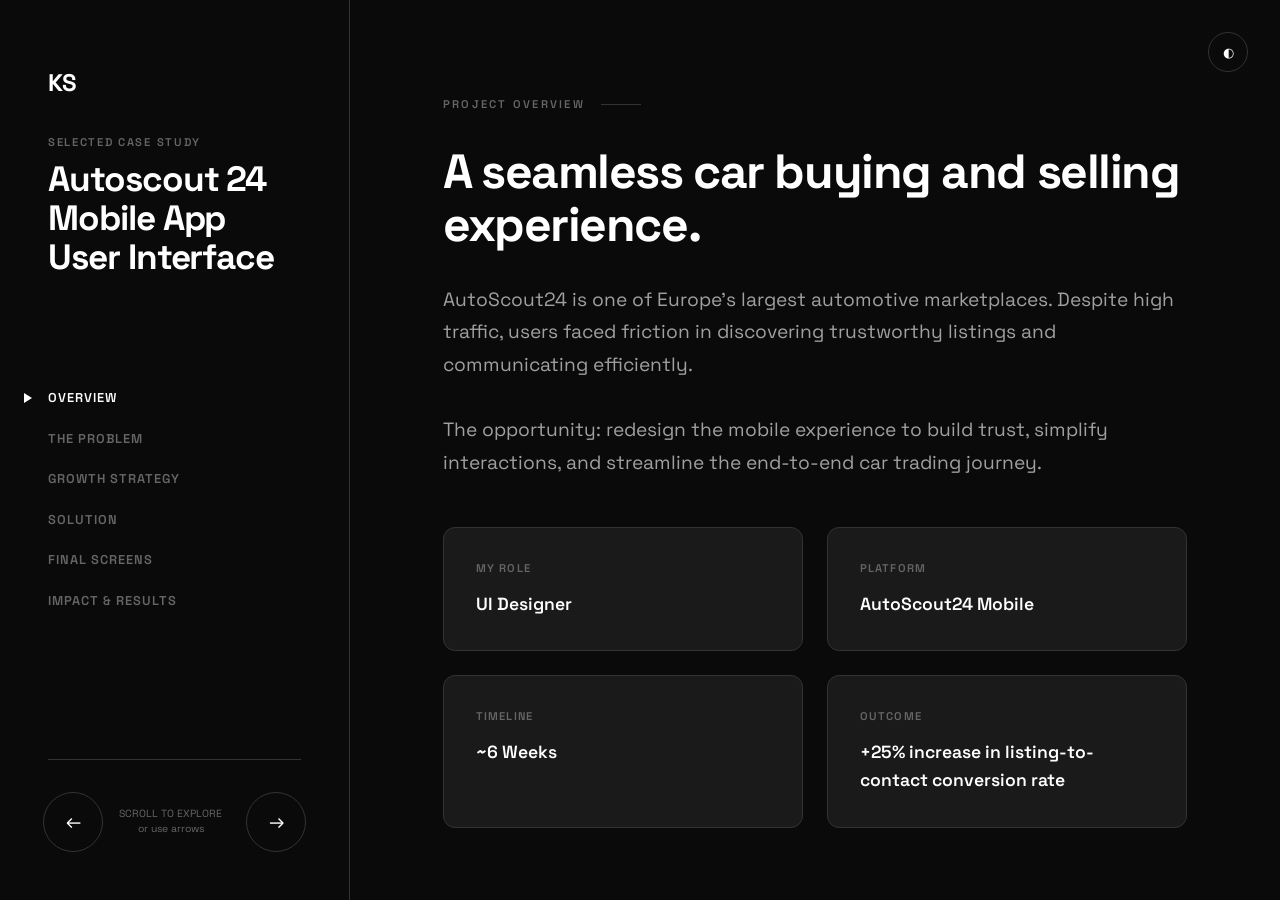
==== commit b0cfaff8: "Update case02.html" ====
--- a/case02.html
+++ b/case02.html
@@ -233,9 +233,8 @@
                     </div>
 
                     <div class="cs-quote" style="margin-top: 5rem;">
-                        <div class="cs-quote-text">"The experience shifted from passive browsing to active car trading."
-                        </div>
-                        <div class="cs-quote-attr">— Final Project Reflection</div>
+                        <div class="cs-quote-text">"Please note: This is an unofficial makeover of Autoscout24 mobile app, intended solely for portfolio showcase purpose."
+                        </div>
                     </div>
                 </div>
 
@@ -257,4 +256,4 @@
     <script src="case-study.js"></script>
 </body>
 
-</html>+</html>
